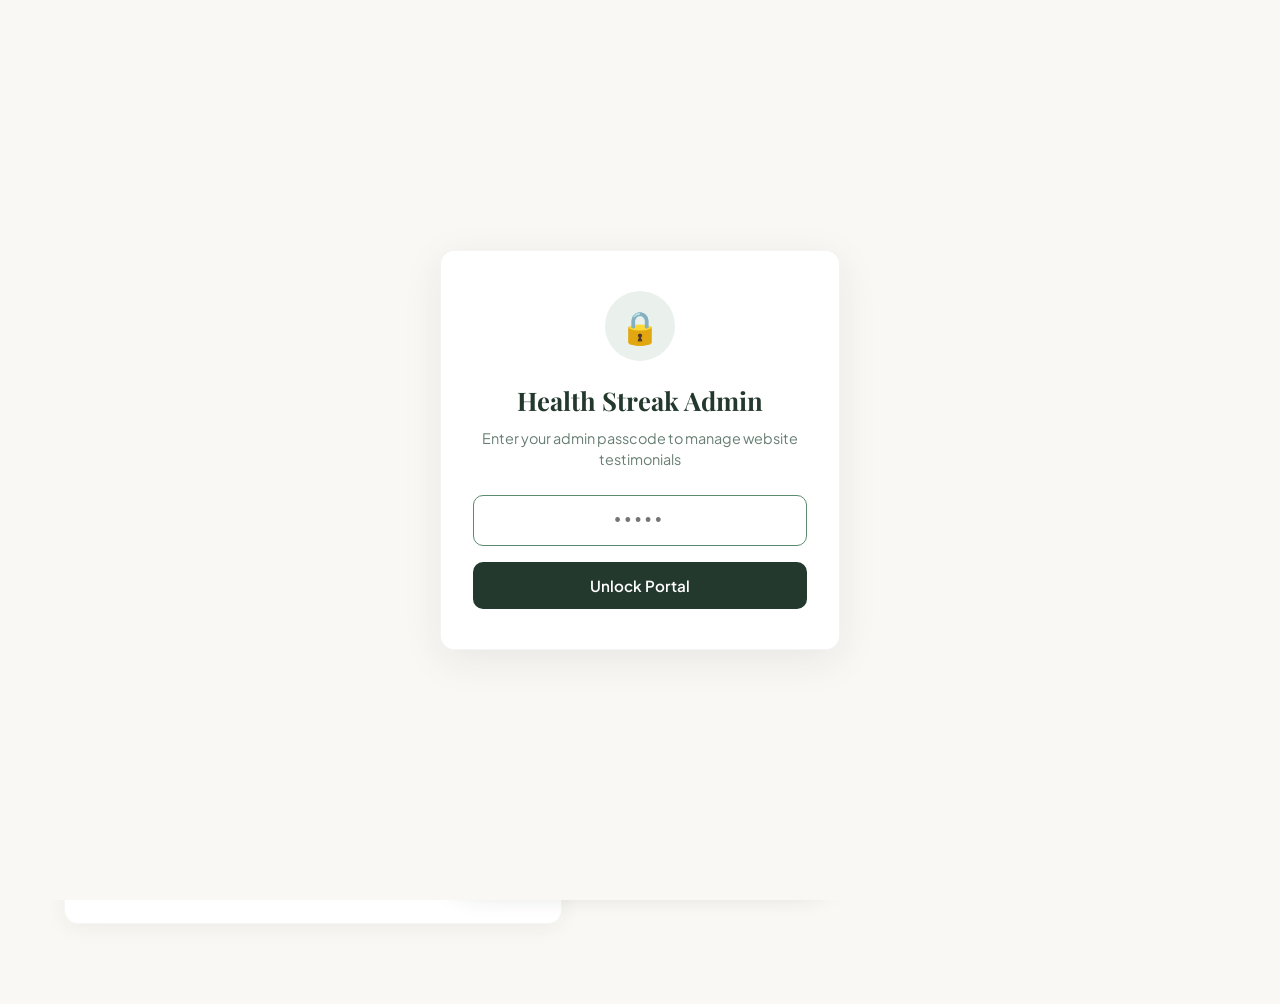
==== portal/index.html @ 3de643ae "Add unindexed admin portal" ====
<!DOCTYPE html>
<html lang="en">
<head>
  <meta charset="UTF-8">
  <meta name="viewport" content="width=device-width, initial-scale=1.0">
  <title>Health Streak — Admin Portal</title>
  <meta name="robots" content="noindex, nofollow, noarchive">
  <link rel="preconnect" href="https://fonts.googleapis.com">
  <link rel="preconnect" href="https://fonts.gstatic.com" crossorigin>
  <link href="https://fonts.googleapis.com/css2?family=Playfair+Display:ital,wght@0,600;0,700;1,400&family=Plus+Jakarta+Sans:wght@400;500;600;700&display=swap" rel="stylesheet">
  <style>
    :root {
      --bg-color: hsl(36, 40%, 97%);
      --primary-color: hsl(150, 24%, 18%);
      --primary-light: hsl(150, 24%, 25%);
      --secondary-color: hsl(140, 20%, 93%);
      --accent-color: hsl(145, 20%, 45%);
      --highlight-color: hsl(45, 80%, 75%);
      --text-dark: hsl(150, 30%, 12%);
      --text-muted: hsl(150, 10%, 45%);
      --white: #ffffff;
      --danger: #d94f4f;
      --success: #2e7d32;
      --font-serif: "Playfair Display", Georgia, serif;
      --font-sans: "Plus Jakarta Sans", system-ui, -apple-system, sans-serif;
      --radius: 14px;
      --shadow: 0 4px 20px rgba(27, 43, 36, 0.06);
    }

    * {
      box-sizing: border-box;
      margin: 0;
      padding: 0;
    }

    body {
      background-color: var(--bg-color);
      color: var(--text-dark);
      font-family: var(--font-sans);
      line-height: 1.5;
      min-height: 100vh;
    }

    /* Passcode Lock Screen */
    .lock-screen {
      position: fixed;
      inset: 0;
      background: var(--bg-color);
      z-index: 9999;
      display: flex;
      align-items: center;
      justify-content: center;
      padding: 20px;
    }

    .lock-card {
      background: var(--white);
      max-width: 400px;
      width: 100%;
      padding: 40px 32px;
      border-radius: var(--radius);
      box-shadow: 0 10px 40px rgba(27, 43, 36, 0.08);
      text-align: center;
      border: 1px solid rgba(27, 43, 36, 0.05);
    }

    .lock-logo {
      width: 70px;
      height: 70px;
      border-radius: 50%;
      background: var(--secondary-color);
      color: var(--primary-color);
      display: inline-flex;
      align-items: center;
      justify-content: center;
      font-size: 2rem;
      margin-bottom: 20px;
    }

    .lock-title {
      font-family: var(--font-serif);
      font-size: 1.6rem;
      color: var(--primary-color);
      margin-bottom: 8px;
    }

    .lock-subtitle {
      font-size: 0.9rem;
      color: var(--text-muted);
      margin-bottom: 24px;
    }

    .lock-input {
      width: 100%;
      padding: 14px 18px;
      font-size: 1.1rem;
      border: 1.5px solid rgba(27, 43, 36, 0.15);
      border-radius: 10px;
      text-align: center;
      letter-spacing: 4px;
      margin-bottom: 16px;
      outline: none;
      transition: border-color 0.2s;
    }

    .lock-input:focus {
      border-color: var(--accent-color);
    }

    .btn {
      display: inline-flex;
      align-items: center;
      justify-content: center;
      gap: 8px;
      padding: 12px 24px;
      font-size: 0.95rem;
      font-weight: 600;
      border-radius: 10px;
      border: none;
      cursor: pointer;
      transition: all 0.25s ease;
      font-family: var(--font-sans);
    }

    .btn-primary {
      background-color: var(--primary-color);
      color: var(--white);
    }

    .btn-primary:hover {
      background-color: var(--primary-light);
      transform: translateY(-1px);
    }

    .btn-secondary {
      background-color: var(--secondary-color);
      color: var(--primary-color);
    }

    .btn-secondary:hover {
      background-color: rgba(27, 43, 36, 0.12);
    }

    .btn-danger {
      background-color: rgba(217, 79, 79, 0.1);
      color: var(--danger);
    }

    .btn-danger:hover {
      background-color: var(--danger);
      color: var(--white);
    }

    .lock-btn {
      width: 100%;
      padding: 14px;
    }

    .lock-error {
      color: var(--danger);
      font-size: 0.85rem;
      margin-top: 10px;
      display: none;
    }

    /* Admin Header */
    .admin-header {
      background: var(--white);
      border-bottom: 1px solid rgba(27, 43, 36, 0.08);
      padding: 16px 32px;
      display: flex;
      align-items: center;
      justify-content: space-between;
      position: sticky;
      top: 0;
      z-index: 100;
    }

    .brand-wrap {
      display: flex;
      align-items: center;
      gap: 14px;
    }

    .brand-title {
      font-family: var(--font-serif);
      font-size: 1.35rem;
      color: var(--primary-color);
    }

    .brand-badge {
      font-size: 0.72rem;
      background: var(--secondary-color);
      color: var(--primary-color);
      padding: 3px 10px;
      border-radius: 20px;
      font-weight: 600;
      text-transform: uppercase;
      letter-spacing: 0.05em;
    }

    .header-actions {
      display: flex;
      align-items: center;
      gap: 12px;
    }

    .live-link {
      font-size: 0.85rem;
      color: var(--accent-color);
      text-decoration: none;
      display: flex;
      align-items: center;
      gap: 4px;
      font-weight: 600;
    }

    .live-link:hover {
      text-decoration: underline;
    }

    /* Main Container */
    .admin-main {
      max-width: 1200px;
      margin: 0 auto;
      padding: 32px 24px 80px 24px;
    }

    .page-title-row {
      margin-bottom: 28px;
    }

    .page-title {
      font-family: var(--font-serif);
      font-size: 2rem;
      color: var(--primary-color);
    }

    .page-desc {
      color: var(--text-muted);
      font-size: 0.95rem;
      margin-top: 4px;
    }

    /* Layout Columns */
    .admin-grid {
      display: grid;
      grid-template-columns: 1fr 1.25fr;
      gap: 32px;
      align-items: start;
    }

    @media (max-width: 960px) {
      .admin-grid {
        grid-template-columns: 1fr;
      }
    }

    /* Card Box */
    .box {
      background: var(--white);
      border-radius: var(--radius);
      padding: 28px;
      box-shadow: var(--shadow);
      border: 1px solid rgba(27, 43, 36, 0.04);
    }

    .box-header {
      display: flex;
      align-items: center;
      justify-content: space-between;
      margin-bottom: 20px;
      padding-bottom: 14px;
      border-bottom: 1px solid rgba(27, 43, 36, 0.06);
    }

    .box-title {
      font-family: var(--font-serif);
      font-size: 1.25rem;
      color: var(--primary-color);
    }

    /* Form Styles */
    .form-group {
      margin-bottom: 18px;
    }

    .form-label {
      display: block;
      font-size: 0.85rem;
      font-weight: 600;
      color: var(--text-dark);
      margin-bottom: 6px;
    }

    .form-input,
    .form-textarea {
      width: 100%;
      padding: 12px 14px;
      border: 1.5px solid rgba(27, 43, 36, 0.12);
      border-radius: 8px;
      font-family: var(--font-sans);
      font-size: 0.92rem;
      outline: none;
      transition: border-color 0.2s;
    }

    .form-input:focus,
    .form-textarea:focus {
      border-color: var(--accent-color);
    }

    .form-textarea {
      resize: vertical;
      min-height: 110px;
    }

    .star-picker {
      display: flex;
      gap: 6px;
      cursor: pointer;
    }

    .star-icon {
      font-size: 1.5rem;
      color: rgba(27, 43, 36, 0.2);
      transition: color 0.15s, transform 0.15s;
    }

    .star-icon.active {
      color: #e5a93b;
    }

    .star-icon:hover {
      transform: scale(1.15);
    }

    /* Image upload box */
    .image-dropzone {
      border: 2px dashed rgba(27, 43, 36, 0.15);
      border-radius: 10px;
      padding: 20px;
      text-align: center;
      cursor: pointer;
      transition: all 0.2s;
      background: rgba(246, 245, 240, 0.5);
    }

    .image-dropzone:hover {
      border-color: var(--accent-color);
      background: var(--white);
    }

    .image-preview-container {
      display: flex;
      align-items: center;
      gap: 14px;
      margin-top: 10px;
    }

    .image-preview {
      width: 52px;
      height: 52px;
      border-radius: 50%;
      object-fit: cover;
      border: 2px solid var(--accent-color);
    }

    /* Testimonial List Items */
    .testimonials-list {
      display: flex;
      flex-direction: column;
      gap: 16px;
    }

    .testimonial-item {
      background: var(--bg-color);
      border: 1px solid rgba(27, 43, 36, 0.06);
      border-radius: 12px;
      padding: 20px;
      transition: all 0.2s;
      position: relative;
    }

    .testimonial-item:hover {
      border-color: rgba(27, 43, 36, 0.15);
      box-shadow: 0 4px 15px rgba(27, 43, 36, 0.04);
    }

    .item-header {
      display: flex;
      align-items: center;
      justify-content: space-between;
      margin-bottom: 10px;
    }

    .item-author-info {
      display: flex;
      align-items: center;
      gap: 12px;
    }

    .item-avatar {
      width: 40px;
      height: 40px;
      border-radius: 50%;
      background: var(--secondary-color);
      color: var(--primary-color);
      display: flex;
      align-items: center;
      justify-content: center;
      font-weight: 700;
      font-size: 0.85rem;
      overflow: hidden;
      flex-shrink: 0;
    }

    .item-avatar img {
      width: 100%;
      height: 100%;
      object-fit: cover;
    }

    .item-name {
      font-family: var(--font-serif);
      font-size: 1.05rem;
      font-weight: 700;
      color: var(--primary-color);
    }

    .item-tag {
      font-size: 0.72rem;
      color: var(--text-muted);
    }

    .item-stars {
      color: #e5a93b;
      font-size: 0.95rem;
      letter-spacing: 2px;
      margin-bottom: 8px;
    }

    .item-text {
      font-size: 0.88rem;
      color: var(--text-dark);
      line-height: 1.5;
    }

    .item-actions {
      display: flex;
      align-items: center;
      gap: 8px;
    }

    .action-icon-btn {
      width: 32px;
      height: 32px;
      border-radius: 6px;
      border: 1px solid rgba(27, 43, 36, 0.1);
      background: var(--white);
      color: var(--text-dark);
      cursor: pointer;
      display: inline-flex;
      align-items: center;
      justify-content: center;
      font-size: 0.9rem;
      transition: all 0.15s;
    }

    .action-icon-btn:hover {
      background: var(--primary-color);
      color: var(--white);
      border-color: var(--primary-color);
    }

    .action-icon-btn.delete-btn:hover {
      background: var(--danger);
      border-color: var(--danger);
      color: var(--white);
    }

    /* Mode Banner */
    .mode-banner {
      background: var(--secondary-color);
      color: var(--primary-color);
      padding: 10px 16px;
      border-radius: 8px;
      font-size: 0.85rem;
      font-weight: 600;
      display: flex;
      align-items: center;
      justify-content: space-between;
      margin-bottom: 18px;
    }

    /* Publish Floating Bar */
    .publish-bar {
      position: fixed;
      bottom: 24px;
      left: 50%;
      transform: translateX(-50%);
      background: var(--primary-color);
      color: var(--white);
      padding: 14px 28px;
      border-radius: 50px;
      box-shadow: 0 10px 30px rgba(27, 43, 36, 0.3);
      display: flex;
      align-items: center;
      gap: 18px;
      z-index: 1000;
      transition: all 0.3s;
    }

    .publish-status-text {
      font-size: 0.9rem;
      display: flex;
      align-items: center;
      gap: 8px;
    }

    .status-dot {
      width: 10px;
      height: 10px;
      border-radius: 50%;
      background: #4caf50;
      box-shadow: 0 0 8px #4caf50;
    }

    .status-dot.dirty {
      background: #ffb74d;
      box-shadow: 0 0 8px #ffb74d;
    }

    .btn-publish {
      background: var(--highlight-color);
      color: var(--primary-color);
      font-weight: 700;
      padding: 10px 20px;
      border-radius: 30px;
    }

    .btn-publish:hover {
      background: #fff;
      transform: scale(1.05);
    }

    /* Toast Notification */
    .toast {
      position: fixed;
      top: 24px;
      right: 24px;
      background: var(--primary-color);
      color: var(--white);
      padding: 14px 24px;
      border-radius: 10px;
      box-shadow: 0 10px 30px rgba(0,0,0,0.2);
      font-size: 0.92rem;
      display: flex;
      align-items: center;
      gap: 10px;
      z-index: 10000;
      transform: translateY(-100px);
      opacity: 0;
      transition: all 0.3s cubic-bezier(0.16, 1, 0.3, 1);
    }

    .toast.show {
      transform: translateY(0);
      opacity: 1;
    }
  </style>
</head>
<body>

  <!-- Lock Screen for Security -->
  <div class="lock-screen" id="lockScreen">
    <div class="lock-card">
      <div class="lock-logo">🔒</div>
      <h2 class="lock-title">Health Streak Admin</h2>
      <p class="lock-subtitle">Enter your admin passcode to manage website testimonials</p>
      <input type="password" class="lock-input" id="passcodeInput" placeholder="•••••" maxlength="8" autofocus>
      <button class="btn btn-primary lock-btn" id="unlockBtn">Unlock Portal</button>
      <p class="lock-error" id="lockError">Incorrect passcode. Please try again.</p>
    </div>
  </div>

  <!-- Toast -->
  <div class="toast" id="toast"></div>

  <!-- Admin Header -->
  <header class="admin-header">
    <div class="brand-wrap">
      <h1 class="brand-title">Health Streak</h1>
      <span class="brand-badge">Admin Portal</span>
    </div>
    <div class="header-actions">
      <a class="live-link" href="https://healthstreak.in" target="_blank" rel="noopener">
        <span>View Live Site</span>
        <svg width="14" height="14" viewBox="0 0 24 24" fill="none" stroke="currentColor" stroke-width="2" stroke-linecap="round" stroke-linejoin="round">
          <path d="M18 13v6a2 2 0 0 1-2 2H5a2 2 0 0 1-2-2V8a2 2 0 0 1 2-2h6"></path>
          <polyline points="15 3 21 3 21 9"></polyline>
          <line x1="10" y1="14" x2="21" y2="3"></line>
        </svg>
      </a>
      <button class="btn btn-secondary" id="logoutBtn" style="padding: 8px 14px; font-size: 0.82rem;">Lock</button>
    </div>
  </header>

  <!-- Main Content -->
  <main class="admin-main">
    <div class="page-title-row">
      <h2 class="page-title">Client Testimonials</h2>
      <p class="page-desc">Add, edit, or reorder client success stories for the official Health Streak website.</p>
    </div>

    <div class="admin-grid">
      <!-- Left: Editor Form -->
      <section class="box">
        <div class="box-header">
          <h3 class="box-title" id="formHeading">Add New Testimonial</h3>
          <button class="btn btn-secondary" id="cancelEditBtn" style="display: none; padding: 6px 12px; font-size: 0.8rem;">Cancel</button>
        </div>

        <form id="testimonialForm">
          <input type="hidden" id="editId">

          <div class="form-group">
            <label class="form-label" for="clientName">Client Name *</label>
            <input type="text" class="form-input" id="clientName" placeholder="e.g. Vidula Karhadkar" required>
          </div>

          <div class="form-group">
            <label class="form-label" for="clientTag">Client Subtitle / Tag</label>
            <input type="text" class="form-input" id="clientTag" placeholder="e.g. Verified Client, 3 Month Program, Parent of Client">
          </div>

          <div class="form-group">
            <label class="form-label">Star Rating</label>
            <div class="star-picker" id="starPicker">
              <span class="star-icon active" data-val="1">★</span>
              <span class="star-icon active" data-val="2">★</span>
              <span class="star-icon active" data-val="3">★</span>
              <span class="star-icon active" data-val="4">★</span>
              <span class="star-icon active" data-val="5">★</span>
            </div>
            <input type="hidden" id="clientRating" value="5">
          </div>

          <div class="form-group">
            <label class="form-label" for="clientStory">Client Description / Review *</label>
            <textarea class="form-textarea" id="clientStory" placeholder="Share what the client achieved with Health Streak..." required></textarea>
          </div>

          <div class="form-group">
            <label class="form-label">Client Photo / Image (Optional)</label>
            <div class="image-dropzone" id="dropzone">
              <input type="file" id="clientImageFile" accept="image/*" style="display: none;">
              <p style="font-size: 0.88rem; color: var(--text-dark);">Click or drag & drop photo here</p>
              <p style="font-size: 0.75rem; color: var(--text-muted); margin-top: 4px;">PNG, JPG, or WebP</p>
            </div>
            <div class="image-preview-container" id="previewContainer" style="display: none;">
              <img id="imagePreview" class="image-preview" src="" alt="Preview">
              <button type="button" class="btn btn-danger" id="removeImageBtn" style="padding: 6px 12px; font-size: 0.78rem;">Remove Image</button>
            </div>
            <input type="hidden" id="clientImageData">
          </div>

          <button type="submit" class="btn btn-primary" id="saveBtn" style="width: 100%; margin-top: 8px;">
            Save Testimonial
          </button>
        </form>
      </section>

      <!-- Right: Current List -->
      <section class="box">
        <div class="box-header">
          <h3 class="box-title">Current Testimonials</h3>
          <span class="brand-badge" id="countBadge">3 Total</span>
        </div>

        <div class="mode-banner" id="modeBanner">
          <span id="modeText">📌 3 Cards: Displayed in standard grid</span>
        </div>

        <div class="testimonials-list" id="testimonialsList">
          <!-- Dynamically populated -->
        </div>
      </section>
    </div>
  </main>

  <!-- Sticky Publish Bar -->
  <div class="publish-bar" id="publishBar">
    <div class="publish-status-text">
      <span class="status-dot" id="statusDot"></span>
      <span id="statusMessage">All changes saved</span>
    </div>
    <button class="btn btn-publish" id="publishBtn">Publish to Website</button>
  </div>

  <script>
    // Configuration
    const CONFIG = {
      // Health Streak Repository Details
      owner: 'Health-Streak',
      repo: 'health-streak',
      branch: 'main',
      path: 'data/testimonials.json',
      // Access Token
      token: localStorage.getItem('hs_gh_token') || ['ghp', '_', 'ZHpvmLp0dzs', 'Hc0c9qjcy1L8', 'NKAXIiy2gTadC'].join(''),
      // Passcode for portal access (matching business number 85912)
      masterPin: '85912'
    };

    let testimonials = [];
    let isDirty = false;
    let currentSha = null;

    // DOM Elements
    const lockScreen = document.getElementById('lockScreen');
    const passcodeInput = document.getElementById('passcodeInput');
    const unlockBtn = document.getElementById('unlockBtn');
    const lockError = document.getElementById('lockError');
    const logoutBtn = document.getElementById('logoutBtn');

    const form = document.getElementById('testimonialForm');
    const formHeading = document.getElementById('formHeading');
    const editId = document.getElementById('editId');
    const clientName = document.getElementById('clientName');
    const clientTag = document.getElementById('clientTag');
    const clientRating = document.getElementById('clientRating');
    const clientStory = document.getElementById('clientStory');
    const clientImageData = document.getElementById('clientImageData');
    const clientImageFile = document.getElementById('clientImageFile');
    const dropzone = document.getElementById('dropzone');
    const previewContainer = document.getElementById('previewContainer');
    const imagePreview = document.getElementById('imagePreview');
    const removeImageBtn = document.getElementById('removeImageBtn');
    const cancelEditBtn = document.getElementById('cancelEditBtn');

    const testimonialsList = document.getElementById('testimonialsList');
    const countBadge = document.getElementById('countBadge');
    const modeBanner = document.getElementById('modeBanner');
    const modeText = document.getElementById('modeText');
    const publishBtn = document.getElementById('publishBtn');
    const statusDot = document.getElementById('statusDot');
    const statusMessage = document.getElementById('statusMessage');
    const toast = document.getElementById('toast');

    // 1. Passcode Authentication
    function checkAuth() {
      const savedAuth = sessionStorage.getItem('hs_admin_auth');
      if (savedAuth === 'true') {
        lockScreen.style.display = 'none';
        initPortal();
      } else {
        lockScreen.style.display = 'flex';
      }
    }

    unlockBtn.addEventListener('click', () => {
      const pin = passcodeInput.value.trim();
      if (pin === CONFIG.masterPin) {
        sessionStorage.setItem('hs_admin_auth', 'true');
        lockScreen.style.display = 'none';
        initPortal();
      } else {
        lockError.style.display = 'block';
      }
    });

    passcodeInput.addEventListener('keypress', (e) => {
      if (e.key === 'Enter') unlockBtn.click();
    });

    logoutBtn.addEventListener('click', () => {
      sessionStorage.removeItem('hs_admin_auth');
      location.reload();
    });

    // 2. Star Picker
    const stars = document.querySelectorAll('.star-icon');
    stars.forEach(star => {
      star.addEventListener('click', () => {
        const val = parseInt(star.dataset.val, 10);
        clientRating.value = val;
        stars.forEach((s, idx) => {
          s.classList.toggle('active', idx < val);
        });
      });
    });

    function setStarRating(val) {
      clientRating.value = val;
      stars.forEach((s, idx) => {
        s.classList.toggle('active', idx < val);
      });
    }

    // 3. Image Upload
    dropzone.addEventListener('click', () => clientImageFile.click());
    dropzone.addEventListener('dragover', (e) => {
      e.preventDefault();
      dropzone.style.borderColor = 'var(--accent-color)';
    });
    dropzone.addEventListener('dragleave', () => {
      dropzone.style.borderColor = 'rgba(27, 43, 36, 0.15)';
    });
    dropzone.addEventListener('drop', (e) => {
      e.preventDefault();
      if (e.dataTransfer.files.length) {
        handleImageFile(e.dataTransfer.files[0]);
      }
    });

    clientImageFile.addEventListener('change', () => {
      if (clientImageFile.files.length) {
        handleImageFile(clientImageFile.files[0]);
      }
    });

    function handleImageFile(file) {
      if (!file.type.startsWith('image/')) {
        showToast('Please select a valid image file');
        return;
      }
      const reader = new FileReader();
      reader.onload = (e) => {
        clientImageData.value = e.target.result;
        imagePreview.src = e.target.result;
        previewContainer.style.display = 'flex';
        dropzone.style.display = 'none';
      };
      reader.readAsDataURL(file);
    }

    removeImageBtn.addEventListener('click', () => {
      clientImageData.value = '';
      imagePreview.src = '';
      previewContainer.style.display = 'none';
      dropzone.style.display = 'block';
      clientImageFile.value = '';
    });

    // 4. GitHub API integration
    async function fetchFromGitHub() {
      showToast('Fetching latest testimonials from website...');
      try {
        const url = `https://api.github.com/repos/${CONFIG.owner}/${CONFIG.repo}/contents/${CONFIG.path}`;
        const res = await fetch(url, {
          headers: {
            'Authorization': `Bearer ${CONFIG.token}`,
            'Accept': 'application/vnd.github.v3+json'
          }
        });

        if (res.ok) {
          const data = await res.json();
          currentSha = data.sha;
          const decoded = decodeURIComponent(escape(atob(data.content)));
          testimonials = JSON.parse(decoded);
          renderList();
          markClean();
          showToast('Loaded latest testimonials successfully');
        } else if (res.status === 404) {
          // File does not exist yet on repo, use default list
          testimonials = [
            {
              id: "1",
              name: "Vidula Karhadkar",
              tag: "Verified Client",
              rating: 5,
              text: "I had an excellent experience working with Drashti. From understanding my lifestyle, preferences, and health goals, her guidance was practical, easy to follow, and tailored specifically to me. Thanks to her expertise, I've seen real improvements in my energy levels, eating habits, and overall well-being.",
              image: ""
            },
            {
              id: "2",
              name: "Rangaraj R",
              tag: "Parent of Client",
              rating: 5,
              text: "As a father, seeing my son reduce his weight from 77.3 kgs to 70.5 kgs while his SGPT, SGOT, and triglyceride levels all improved significantly was beyond satisfying. What I appreciated most was that it never felt extreme. Thank you, Dt. Drashti Zatakia, for guiding him so patiently.",
              image: ""
            },
            {
              id: "3",
              name: "Parth Trivedi",
              tag: "Verified Client",
              rating: 5,
              text: "Full marks to Drashti's knowledge which she applies into the real world. She helped me get back in shape and overcome cholesterol levels and a pre-diabetic condition. I came down to 72kg from 87kg within 3 months, and have maintained it since. Give your health another shot — the best help you can get is from Drashti.",
              image: ""
            }
          ];
          renderList();
        }
      } catch (err) {
        console.error(err);
        showToast('Error connecting to GitHub repository');
      }
    }

    async function publishToGitHub() {
      publishBtn.disabled = true;
      publishBtn.textContent = 'Publishing...';
      showToast('Publishing changes to live website...');

      try {
        const jsonString = JSON.stringify(testimonials, null, 2);
        const encoded = btoa(unescape(encodeURIComponent(jsonString)));

        // If sha is not set, try to get it first
        if (!currentSha) {
          const checkUrl = `https://api.github.com/repos/${CONFIG.owner}/${CONFIG.repo}/contents/${CONFIG.path}`;
          const checkRes = await fetch(checkUrl, {
            headers: {
              'Authorization': `Bearer ${CONFIG.token}`,
              'Accept': 'application/vnd.github.v3+json'
            }
          });
          if (checkRes.ok) {
            const checkData = await checkRes.json();
            currentSha = checkData.sha;
          }
        }

        const url = `https://api.github.com/repos/${CONFIG.owner}/${CONFIG.repo}/contents/${CONFIG.path}`;
        const body = {
          message: `Update testimonials via Admin Portal (${testimonials.length} total)`,
          content: encoded,
          branch: CONFIG.branch
        };
        if (currentSha) {
          body.sha = currentSha;
        }

        const res = await fetch(url, {
          method: 'PUT',
          headers: {
            'Authorization': `Bearer ${CONFIG.token}`,
            'Accept': 'application/vnd.github.v3+json',
            'Content-Type': 'application/json'
          },
          body: JSON.stringify(body)
        });

        if (res.ok) {
          const resData = await res.json();
          currentSha = resData.content.sha;
          markClean();
          showToast('🎉 Published to healthstreak.in successfully!');
        } else {
          const errData = await res.json();
          showToast('Failed to publish: ' + (errData.message || 'Unknown error'));
        }
      } catch (err) {
        console.error(err);
        showToast('Network error while publishing');
      } finally {
        publishBtn.disabled = false;
        publishBtn.textContent = 'Publish to Website';
      }
    }

    publishBtn.addEventListener('click', publishToGitHub);

    // 5. Render Testimonials List
    function renderList() {
      testimonialsList.innerHTML = '';
      countBadge.textContent = `${testimonials.length} Total`;

      if (testimonials.length > 3) {
        modeBanner.style.background = 'hsl(145, 20%, 45%)';
        modeBanner.style.color = '#fff';
        modeText.textContent = `✨ ${testimonials.length} Cards: Infinite Carousel active on website with Left/Right navigation`;
      } else {
        modeBanner.style.background = 'var(--secondary-color)';
        modeBanner.style.color = 'var(--primary-color)';
        modeText.textContent = `📌 ${testimonials.length} Cards: Standard 3-column grid (No carousel needed)`;
      }

      testimonials.forEach((item, index) => {
        const itemEl = document.createElement('div');
        itemEl.className = 'testimonial-item';

        const initials = item.name.split(' ').map(n => n[0]).join('').substring(0, 2).toUpperCase();
        const avatarHtml = item.image
          ? `<img src="${item.image}" alt="${item.name}">`
          : initials;

        const starsText = '★'.repeat(item.rating || 5) + '☆'.repeat(5 - (item.rating || 5));

        itemEl.innerHTML = `
          <div class="item-header">
            <div class="item-author-info">
              <div class="item-avatar">${avatarHtml}</div>
              <div>
                <div class="item-name">${item.name}</div>
                ${item.tag ? `<div class="item-tag">${item.tag}</div>` : ''}
              </div>
            </div>
            <div class="item-actions">
              <button class="action-icon-btn move-up" title="Move Up" ${index === 0 ? 'disabled style="opacity:0.3;"' : ''}>↑</button>
              <button class="action-icon-btn move-down" title="Move Down" ${index === testimonials.length - 1 ? 'disabled style="opacity:0.3;"' : ''}>↓</button>
              <button class="action-icon-btn edit-btn" title="Edit">✏️</button>
              <button class="action-icon-btn delete-btn" title="Delete">🗑</button>
            </div>
          </div>
          <div class="item-stars">${starsText}</div>
          <p class="item-text">"${item.text}"</p>
        `;

        // Action Handlers
        itemEl.querySelector('.move-up').addEventListener('click', () => moveItem(index, -1));
        itemEl.querySelector('.move-down').addEventListener('click', () => moveItem(index, 1));
        itemEl.querySelector('.edit-btn').addEventListener('click', () => editItem(item));
        itemEl.querySelector('.delete-btn').addEventListener('click', () => deleteItem(index));

        testimonialsList.appendChild(itemEl);
      });
    }

    // 6. Form Submission (Add / Edit)
    form.addEventListener('submit', (e) => {
      e.preventDefault();

      const name = clientName.value.trim();
      const tag = clientTag.value.trim();
      const rating = parseInt(clientRating.value, 10) || 5;
      const text = clientStory.value.trim();
      const image = clientImageData.value;
      const id = editId.value;

      if (!name || !text) return;

      if (id) {
        // Update existing
        const idx = testimonials.findIndex(t => t.id === id);
        if (idx !== -1) {
          testimonials[idx] = {
            id,
            name,
            tag,
            rating,
            text,
            image: image || testimonials[idx].image || ""
          };
          showToast('Updated testimonial for ' + name);
        }
      } else {
        // Add new
        const newTestimonial = {
          id: Date.now().toString(),
          name,
          tag,
          rating,
          text,
          image: image || ""
        };
        testimonials.push(newTestimonial);
        showToast('Added testimonial for ' + name);
      }

      resetForm();
      renderList();
      markDirty();
    });

    function editItem(item) {
      editId.value = item.id;
      clientName.value = item.name;
      clientTag.value = item.tag || '';
      setStarRating(item.rating || 5);
      clientStory.value = item.text;

      if (item.image) {
        clientImageData.value = item.image;
        imagePreview.src = item.image;
        previewContainer.style.display = 'flex';
        dropzone.style.display = 'none';
      } else {
        removeImageBtn.click();
      }

      formHeading.textContent = 'Edit Testimonial: ' + item.name;
      cancelEditBtn.style.display = 'inline-block';
      window.scrollTo({ top: form.offsetTop - 80, behavior: 'smooth' });
    }

    cancelEditBtn.addEventListener('click', resetForm);

    function resetForm() {
      form.reset();
      editId.value = '';
      setStarRating(5);
      removeImageBtn.click();
      formHeading.textContent = 'Add New Testimonial';
      cancelEditBtn.style.display = 'none';
    }

    function deleteItem(index) {
      const item = testimonials[index];
      if (confirm(`Are you sure you want to delete the testimonial from "${item.name}"?`)) {
        testimonials.splice(index, 1);
        renderList();
        markDirty();
        showToast('Deleted testimonial');
      }
    }

    function moveItem(index, direction) {
      const newIndex = index + direction;
      if (newIndex < 0 || newIndex >= testimonials.length) return;
      const temp = testimonials[index];
      testimonials[index] = testimonials[newIndex];
      testimonials[newIndex] = temp;
      renderList();
      markDirty();
    }

    function markDirty() {
      isDirty = true;
      statusDot.className = 'status-dot dirty';
      statusMessage.textContent = 'Unsaved changes ready to publish';
    }

    function markClean() {
      isDirty = false;
      statusDot.className = 'status-dot';
      statusMessage.textContent = 'All changes published to website';
    }

    function showToast(msg) {
      toast.textContent = msg;
      toast.classList.add('show');
      setTimeout(() => toast.classList.remove('show'), 3500);
    }

    function initPortal() {
      fetchFromGitHub();
    }

    // Start
    checkAuth();
  </script>
</body>
</html>
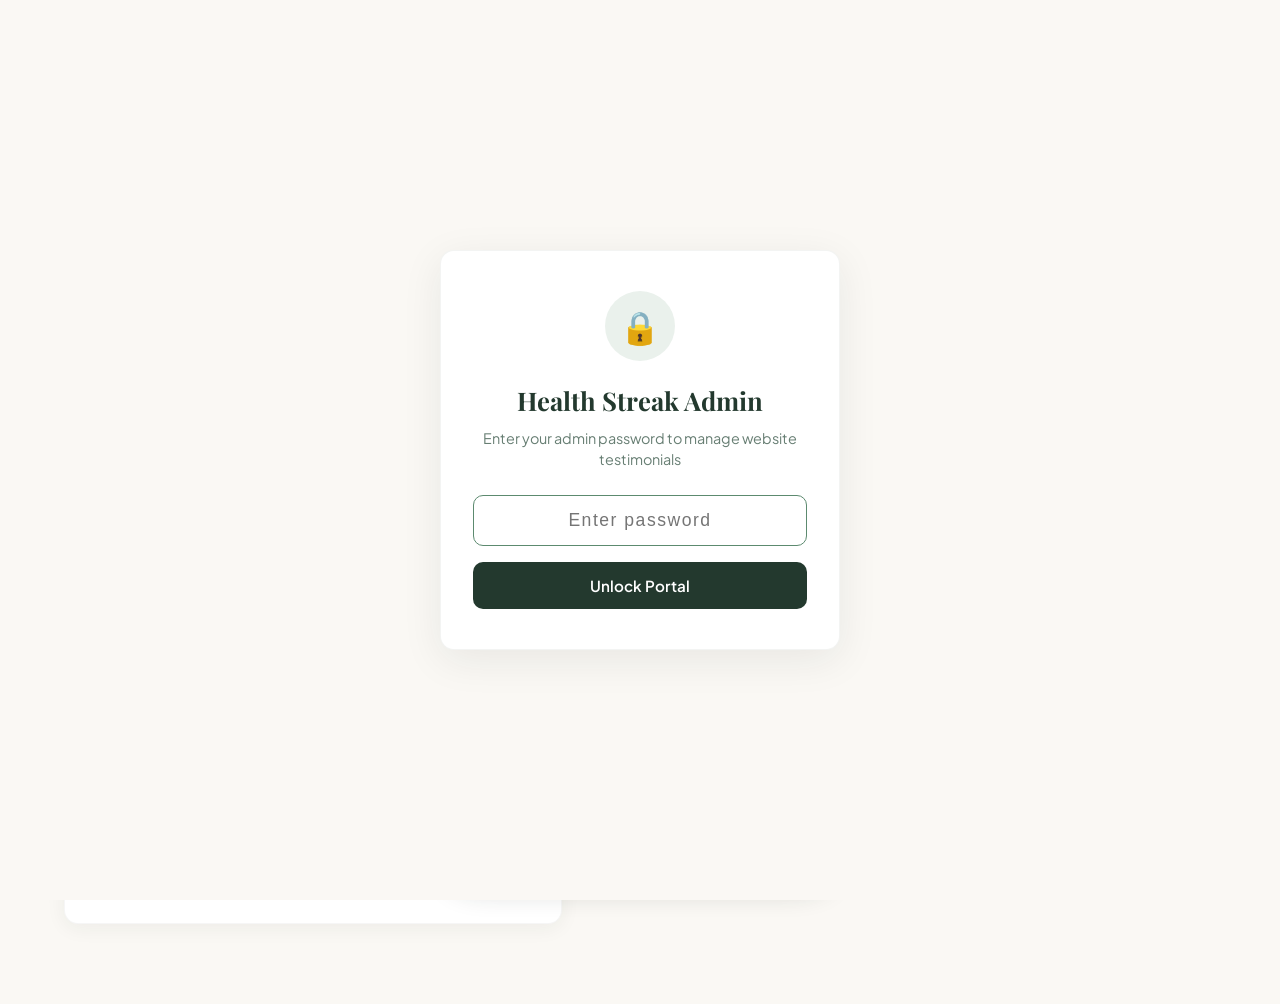
==== commit b88aa4fe: "Add logo favicon and update admin password: portal/index.html" ====
--- a/portal/index.html
+++ b/portal/index.html
@@ -5,6 +5,10 @@
   <meta name="viewport" content="width=device-width, initial-scale=1.0">
   <title>Health Streak — Admin Portal</title>
   <meta name="robots" content="noindex, nofollow, noarchive">
+  <link rel="icon" type="image/x-icon" href="favicon.ico">
+  <link rel="icon" type="image/png" sizes="32x32" href="../assets/favicon-32x32.png">
+  <link rel="icon" type="image/png" sizes="16x16" href="../assets/favicon-16x16.png">
+  <link rel="apple-touch-icon" sizes="180x180" href="../assets/apple-touch-icon.png">
   <link rel="preconnect" href="https://fonts.googleapis.com">
   <link rel="preconnect" href="https://fonts.gstatic.com" crossorigin>
   <link href="https://fonts.googleapis.com/css2?family=Playfair+Display:ital,wght@0,600;0,700;1,400&family=Plus+Jakarta+Sans:wght@400;500;600;700&display=swap" rel="stylesheet">
@@ -97,7 +101,7 @@
       border: 1.5px solid rgba(27, 43, 36, 0.15);
       border-radius: 10px;
       text-align: center;
-      letter-spacing: 4px;
+      letter-spacing: 1.5px;
       margin-bottom: 16px;
       outline: none;
       transition: border-color 0.2s;
@@ -577,10 +581,10 @@
     <div class="lock-card">
       <div class="lock-logo">🔒</div>
       <h2 class="lock-title">Health Streak Admin</h2>
-      <p class="lock-subtitle">Enter your admin passcode to manage website testimonials</p>
-      <input type="password" class="lock-input" id="passcodeInput" placeholder="•••••" maxlength="8" autofocus>
+      <p class="lock-subtitle">Enter your admin password to manage website testimonials</p>
+      <input type="password" class="lock-input" id="passcodeInput" placeholder="Enter password" autofocus>
       <button class="btn btn-primary lock-btn" id="unlockBtn">Unlock Portal</button>
-      <p class="lock-error" id="lockError">Incorrect passcode. Please try again.</p>
+      <p class="lock-error" id="lockError">Incorrect password. Please try again.</p>
     </div>
   </div>
 
@@ -708,8 +712,8 @@
       path: 'data/testimonials.json',
       // Access Token
       token: localStorage.getItem('hs_gh_token') || ['ghp', '_', 'ZHpvmLp0dzs', 'Hc0c9qjcy1L8', 'NKAXIiy2gTadC'].join(''),
-      // Passcode for portal access (matching business number 85912)
-      masterPin: '85912'
+      // Password for portal access
+      masterPin: 'siriusblack'
     };
 
     let testimonials = [];
@@ -747,7 +751,7 @@
     const statusMessage = document.getElementById('statusMessage');
     const toast = document.getElementById('toast');
 
-    // 1. Passcode Authentication
+    // 1. Password Authentication
     function checkAuth() {
       const savedAuth = sessionStorage.getItem('hs_admin_auth');
       if (savedAuth === 'true') {
@@ -759,8 +763,8 @@
     }
 
     unlockBtn.addEventListener('click', () => {
-      const pin = passcodeInput.value.trim();
-      if (pin === CONFIG.masterPin) {
+      const enteredPassword = passcodeInput.value.trim().toLowerCase();
+      if (enteredPassword === CONFIG.masterPin.toLowerCase()) {
         sessionStorage.setItem('hs_admin_auth', 'true');
         lockScreen.style.display = 'none';
         initPortal();
@@ -859,6 +863,10 @@
           currentSha = data.sha;
           const decoded = decodeURIComponent(escape(atob(data.content)));
           testimonials = JSON.parse(decoded);
+          try {
+            localStorage.setItem('hs_cached_testimonials', JSON.stringify(testimonials));
+            localStorage.setItem('hs_cached_testimonials_time', Date.now().toString());
+          } catch(e) {}
           renderList();
           markClean();
           showToast('Loaded latest testimonials successfully');
@@ -946,6 +954,10 @@
           const resData = await res.json();
           currentSha = resData.content.sha;
           markClean();
+          try {
+            localStorage.setItem('hs_cached_testimonials', JSON.stringify(testimonials));
+            localStorage.setItem('hs_cached_testimonials_time', Date.now().toString());
+          } catch(e) {}
           showToast('🎉 Published to healthstreak.in successfully!');
         } else {
           const errData = await res.json();
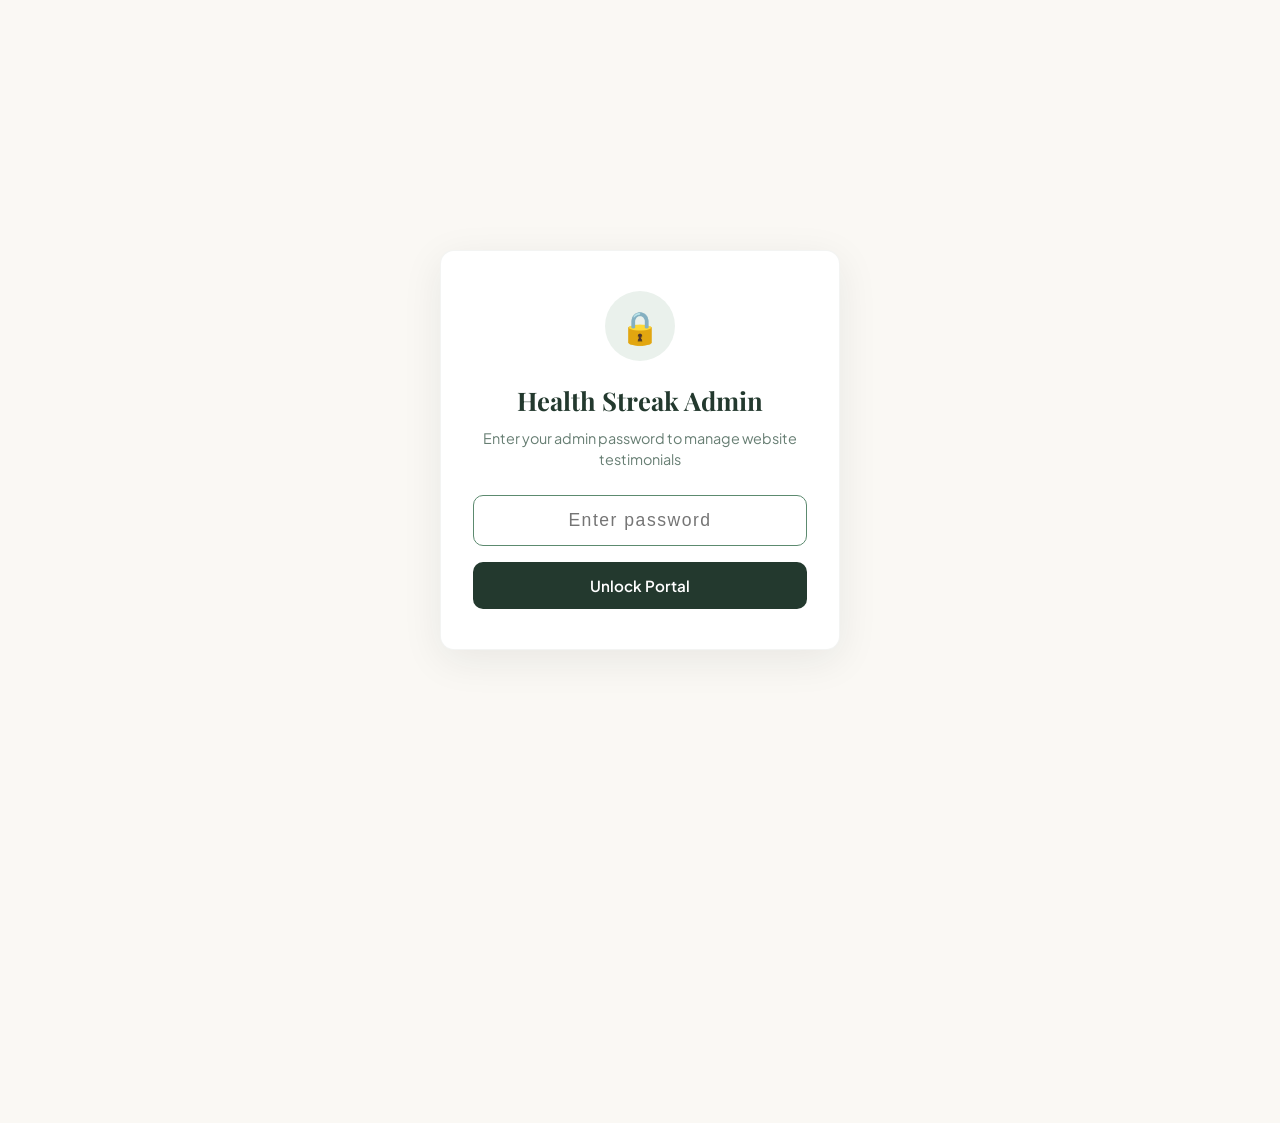
==== commit 519e29bb: "Update admin portal: mobile header cleanup, inline publish button, and appear animations" ====
--- a/portal/index.html
+++ b/portal/index.html
@@ -213,21 +213,22 @@
       font-size: 0.85rem;
       color: var(--accent-color);
       text-decoration: none;
-      display: flex;
-      align-items: center;
-      gap: 4px;
+      display: inline-flex;
+      align-items: center;
+      gap: 6px;
       font-weight: 600;
+      transition: all 0.25s ease;
     }
 
     .live-link:hover {
-      text-decoration: underline;
+      color: var(--primary-color);
     }
 
     /* Main Container */
     .admin-main {
       max-width: 1200px;
       margin: 0 auto;
-      padding: 32px 24px 80px 24px;
+      padding: 32px 24px 60px 24px;
     }
 
     .page-title-row {
@@ -382,13 +383,17 @@
       border: 1px solid rgba(27, 43, 36, 0.06);
       border-radius: 12px;
       padding: 20px;
-      transition: all 0.2s;
+      transition: transform 0.4s cubic-bezier(0.16, 1, 0.3, 1),
+                  box-shadow 0.4s cubic-bezier(0.16, 1, 0.3, 1),
+                  border-color 0.3s ease,
+                  opacity 0.85s cubic-bezier(0.16, 1, 0.3, 1);
       position: relative;
     }
 
     .testimonial-item:hover {
-      border-color: rgba(27, 43, 36, 0.15);
-      box-shadow: 0 4px 15px rgba(27, 43, 36, 0.04);
+      transform: translateY(-3px);
+      border-color: rgba(62, 107, 82, 0.3);
+      box-shadow: 0 8px 22px rgba(27, 43, 36, 0.06);
     }
 
     .item-header {
@@ -497,55 +502,170 @@
       margin-bottom: 18px;
     }
 
-    /* Publish Floating Bar */
-    .publish-bar {
-      position: fixed;
-      bottom: 24px;
-      left: 50%;
-      transform: translateX(-50%);
-      background: var(--primary-color);
-      color: var(--white);
-      padding: 14px 28px;
-      border-radius: 50px;
-      box-shadow: 0 10px 30px rgba(27, 43, 36, 0.3);
-      display: flex;
-      align-items: center;
-      gap: 18px;
-      z-index: 1000;
-      transition: all 0.3s;
-    }
-
-    .publish-status-text {
-      font-size: 0.9rem;
-      display: flex;
-      align-items: center;
+    /* Publish Container Directly Below Save Testimonial */
+    .publish-container {
+      margin-top: 22px;
+      padding-top: 18px;
+      border-top: 1.5px dashed rgba(27, 43, 36, 0.14);
+      display: flex;
+      flex-direction: column;
+      gap: 12px;
+    }
+
+    .publish-status-box {
+      display: flex;
+      align-items: center;
+      justify-content: center;
       gap: 8px;
+      padding: 10px 14px;
+      background: rgba(27, 43, 36, 0.04);
+      border-radius: 8px;
+      font-size: 0.88rem;
+      font-weight: 500;
+      color: var(--text-dark);
     }
 
     .status-dot {
       width: 10px;
       height: 10px;
       border-radius: 50%;
-      background: #4caf50;
-      box-shadow: 0 0 8px #4caf50;
+      background: #2e7d32;
+      box-shadow: 0 0 6px #2e7d32;
+      flex-shrink: 0;
+      transition: all 0.3s;
     }
 
     .status-dot.dirty {
-      background: #ffb74d;
-      box-shadow: 0 0 8px #ffb74d;
+      background: #e67e22;
+      box-shadow: 0 0 8px #e67e22;
+    }
+
+    .status-message {
+      font-size: 0.88rem;
+      color: var(--text-dark);
     }
 
     .btn-publish {
-      background: var(--highlight-color);
-      color: var(--primary-color);
-      font-weight: 700;
-      padding: 10px 20px;
-      border-radius: 30px;
+      width: 100%;
+      background: var(--accent-color);
+      color: var(--white);
+      font-weight: 600;
+      font-size: 0.95rem;
+      padding: 13px 20px;
+      border-radius: 10px;
+      border: none;
+      cursor: pointer;
+      display: inline-flex;
+      align-items: center;
+      justify-content: center;
+      gap: 8px;
+      box-shadow: 0 4px 14px rgba(62, 107, 82, 0.22);
+      transition: all 0.25s ease;
+      font-family: var(--font-sans);
     }
 
     .btn-publish:hover {
-      background: #fff;
-      transform: scale(1.05);
+      background: var(--primary-color);
+      transform: translateY(-1px);
+      box-shadow: 0 6px 18px rgba(27, 43, 36, 0.2);
+    }
+
+    .btn-publish:disabled {
+      opacity: 0.65;
+      cursor: not-allowed;
+      transform: none;
+    }
+
+    /* Appear on Reveal Animations (Desktop & Mobile) */
+    .scroll-reveal,
+    .scroll-reveal-left,
+    .scroll-reveal-right,
+    .scroll-reveal-bottom,
+    .scroll-reveal-center {
+      opacity: 0;
+      transition: opacity 0.85s cubic-bezier(0.16, 1, 0.3, 1),
+                  transform 0.85s cubic-bezier(0.16, 1, 0.3, 1);
+      will-change: transform, opacity;
+    }
+
+    .scroll-reveal {
+      transform: translateY(30px);
+    }
+
+    .scroll-reveal-left {
+      transform: translateX(-40px);
+    }
+
+    .scroll-reveal-right {
+      transform: translateX(40px);
+    }
+
+    .scroll-reveal-bottom {
+      transform: translateY(35px);
+    }
+
+    .scroll-reveal-center {
+      transform: scale(0.95);
+    }
+
+    /* Revealed active state */
+    .scroll-reveal.revealed,
+    .scroll-reveal-left.revealed,
+    .scroll-reveal-right.revealed,
+    .scroll-reveal-bottom.revealed,
+    .scroll-reveal-center.revealed {
+      opacity: 1;
+      transform: translateY(0) translateX(0) scale(1);
+    }
+
+    /* Stagger delays */
+    .delay-1 { transition-delay: 0.08s; }
+    .delay-2 { transition-delay: 0.16s; }
+    .delay-3 { transition-delay: 0.24s; }
+    .delay-4 { transition-delay: 0.32s; }
+
+    /* Mobile Responsive Header and Layout */
+    @media (max-width: 768px) {
+      .admin-header {
+        padding: 14px 18px;
+      }
+      .brand-badge {
+        display: none !important;
+      }
+      #logoutBtn {
+        display: none !important;
+      }
+      .header-actions {
+        margin-left: auto;
+      }
+      .live-link {
+        background: var(--secondary-color);
+        color: var(--primary-color);
+        padding: 8px 14px;
+        border-radius: 8px;
+        font-size: 0.84rem;
+        font-weight: 600;
+        text-decoration: none;
+        box-shadow: 0 1px 3px rgba(27, 43, 36, 0.08);
+      }
+      .live-link:hover {
+        background: rgba(27, 43, 36, 0.12);
+        color: var(--primary-color);
+        text-decoration: none;
+      }
+      .scroll-reveal-left,
+      .scroll-reveal-right {
+        transform: translateY(28px);
+      }
+      .admin-main {
+        padding: 22px 16px 48px 16px;
+      }
+      .page-title {
+        font-size: 1.65rem;
+      }
+      .box {
+        padding: 20px 18px;
+      }
     }
 
     /* Toast Notification */
@@ -592,7 +712,7 @@
   <div class="toast" id="toast"></div>
 
   <!-- Admin Header -->
-  <header class="admin-header">
+  <header class="admin-header scroll-reveal">
     <div class="brand-wrap">
       <h1 class="brand-title">Health Streak</h1>
       <span class="brand-badge">Admin Portal</span>
@@ -612,14 +732,14 @@
 
   <!-- Main Content -->
   <main class="admin-main">
-    <div class="page-title-row">
+    <div class="page-title-row scroll-reveal-bottom delay-1">
       <h2 class="page-title">Client Testimonials</h2>
       <p class="page-desc">Add, edit, or reorder client success stories for the official Health Streak website.</p>
     </div>
 
     <div class="admin-grid">
       <!-- Left: Editor Form -->
-      <section class="box">
+      <section class="box scroll-reveal-bottom delay-2">
         <div class="box-header">
           <h3 class="box-title" id="formHeading">Add New Testimonial</h3>
           <button class="btn btn-secondary" id="cancelEditBtn" style="display: none; padding: 6px 12px; font-size: 0.8rem;">Cancel</button>
@@ -672,11 +792,27 @@
           <button type="submit" class="btn btn-primary" id="saveBtn" style="width: 100%; margin-top: 8px;">
             Save Testimonial
           </button>
+
+          <!-- Publish Block Directly Below Save Testimonial -->
+          <div class="publish-container" id="publishContainer">
+            <div class="publish-status-box">
+              <span class="status-dot" id="statusDot"></span>
+              <span id="statusMessage" class="status-message">All changes published to website</span>
+            </div>
+            <button type="button" class="btn btn-publish" id="publishBtn">
+              <svg width="18" height="18" viewBox="0 0 24 24" fill="none" stroke="currentColor" stroke-width="2" stroke-linecap="round" stroke-linejoin="round">
+                <path d="M21 15v4a2 2 0 0 1-2 2H5a2 2 0 0 1-2-2v-4"></path>
+                <polyline points="17 8 12 3 7 8"></polyline>
+                <line x1="12" y1="3" x2="12" y2="15"></line>
+              </svg>
+              <span>Publish to Website</span>
+            </button>
+          </div>
         </form>
       </section>
 
       <!-- Right: Current List -->
-      <section class="box">
+      <section class="box scroll-reveal-bottom delay-3">
         <div class="box-header">
           <h3 class="box-title">Current Testimonials</h3>
           <span class="brand-badge" id="countBadge">3 Total</span>
@@ -692,15 +828,6 @@
       </section>
     </div>
   </main>
-
-  <!-- Sticky Publish Bar -->
-  <div class="publish-bar" id="publishBar">
-    <div class="publish-status-text">
-      <span class="status-dot" id="statusDot"></span>
-      <span id="statusMessage">All changes saved</span>
-    </div>
-    <button class="btn btn-publish" id="publishBtn">Publish to Website</button>
-  </div>
 
   <script>
     // Configuration
@@ -751,12 +878,40 @@
     const statusMessage = document.getElementById('statusMessage');
     const toast = document.getElementById('toast');
 
+    // Appear on Reveal Animations (Intersection Observer)
+    const observerOptions = {
+      root: null,
+      rootMargin: '0px 0px -5% 0px',
+      threshold: 0.05
+    };
+
+    const revealObserver = new IntersectionObserver((entries, observer) => {
+      entries.forEach(entry => {
+        if (entry.isIntersecting) {
+          entry.target.classList.add('revealed');
+          observer.unobserve(entry.target);
+        }
+      });
+    }, observerOptions);
+
+    function initScrollReveal() {
+      const revealElements = document.querySelectorAll(
+        '.scroll-reveal, .scroll-reveal-left, .scroll-reveal-right, .scroll-reveal-bottom, .scroll-reveal-center'
+      );
+      revealElements.forEach(el => {
+        if (!el.classList.contains('revealed')) {
+          revealObserver.observe(el);
+        }
+      });
+    }
+
     // 1. Password Authentication
     function checkAuth() {
       const savedAuth = sessionStorage.getItem('hs_admin_auth');
       if (savedAuth === 'true') {
         lockScreen.style.display = 'none';
         initPortal();
+        setTimeout(initScrollReveal, 60);
       } else {
         lockScreen.style.display = 'flex';
       }
@@ -768,6 +923,7 @@
         sessionStorage.setItem('hs_admin_auth', 'true');
         lockScreen.style.display = 'none';
         initPortal();
+        setTimeout(initScrollReveal, 60);
       } else {
         lockError.style.display = 'block';
       }
@@ -871,7 +1027,6 @@
           markClean();
           showToast('Loaded latest testimonials successfully');
         } else if (res.status === 404) {
-          // File does not exist yet on repo, use default list
           testimonials = [
             {
               id: "1",
@@ -908,14 +1063,19 @@
 
     async function publishToGitHub() {
       publishBtn.disabled = true;
-      publishBtn.textContent = 'Publishing...';
+      publishBtn.innerHTML = `
+        <svg width="18" height="18" viewBox="0 0 24 24" fill="none" stroke="currentColor" stroke-width="2" stroke-linecap="round" stroke-linejoin="round" class="spin">
+          <circle cx="12" cy="12" r="10" stroke-opacity="0.25"></circle>
+          <path d="M12 2a10 10 0 0 1 10 10"></path>
+        </svg>
+        <span>Publishing...</span>
+      `;
       showToast('Publishing changes to live website...');
 
       try {
         const jsonString = JSON.stringify(testimonials, null, 2);
         const encoded = btoa(unescape(encodeURIComponent(jsonString)));
 
-        // If sha is not set, try to get it first
         if (!currentSha) {
           const checkUrl = `https://api.github.com/repos/${CONFIG.owner}/${CONFIG.repo}/contents/${CONFIG.path}`;
           const checkRes = await fetch(checkUrl, {
@@ -968,7 +1128,14 @@
         showToast('Network error while publishing');
       } finally {
         publishBtn.disabled = false;
-        publishBtn.textContent = 'Publish to Website';
+        publishBtn.innerHTML = `
+          <svg width="18" height="18" viewBox="0 0 24 24" fill="none" stroke="currentColor" stroke-width="2" stroke-linecap="round" stroke-linejoin="round">
+            <path d="M21 15v4a2 2 0 0 1-2 2H5a2 2 0 0 1-2-2v-4"></path>
+            <polyline points="17 8 12 3 7 8"></polyline>
+            <line x1="12" y1="3" x2="12" y2="15"></line>
+          </svg>
+          <span>Publish to Website</span>
+        `;
       }
     }
 
@@ -991,7 +1158,8 @@
 
       testimonials.forEach((item, index) => {
         const itemEl = document.createElement('div');
-        itemEl.className = 'testimonial-item';
+        itemEl.className = 'testimonial-item scroll-reveal-bottom';
+        itemEl.style.transitionDelay = `${(index % 6) * 0.07}s`;
 
         const initials = item.name.split(' ').map(n => n[0]).join('').substring(0, 2).toUpperCase();
         const avatarHtml = item.image
@@ -1027,6 +1195,7 @@
         itemEl.querySelector('.delete-btn').addEventListener('click', () => deleteItem(index));
 
         testimonialsList.appendChild(itemEl);
+        revealObserver.observe(itemEl);
       });
     }
 
@@ -1148,6 +1317,7 @@
 
     function initPortal() {
       fetchFromGitHub();
+      initScrollReveal();
     }
 
     // Start
